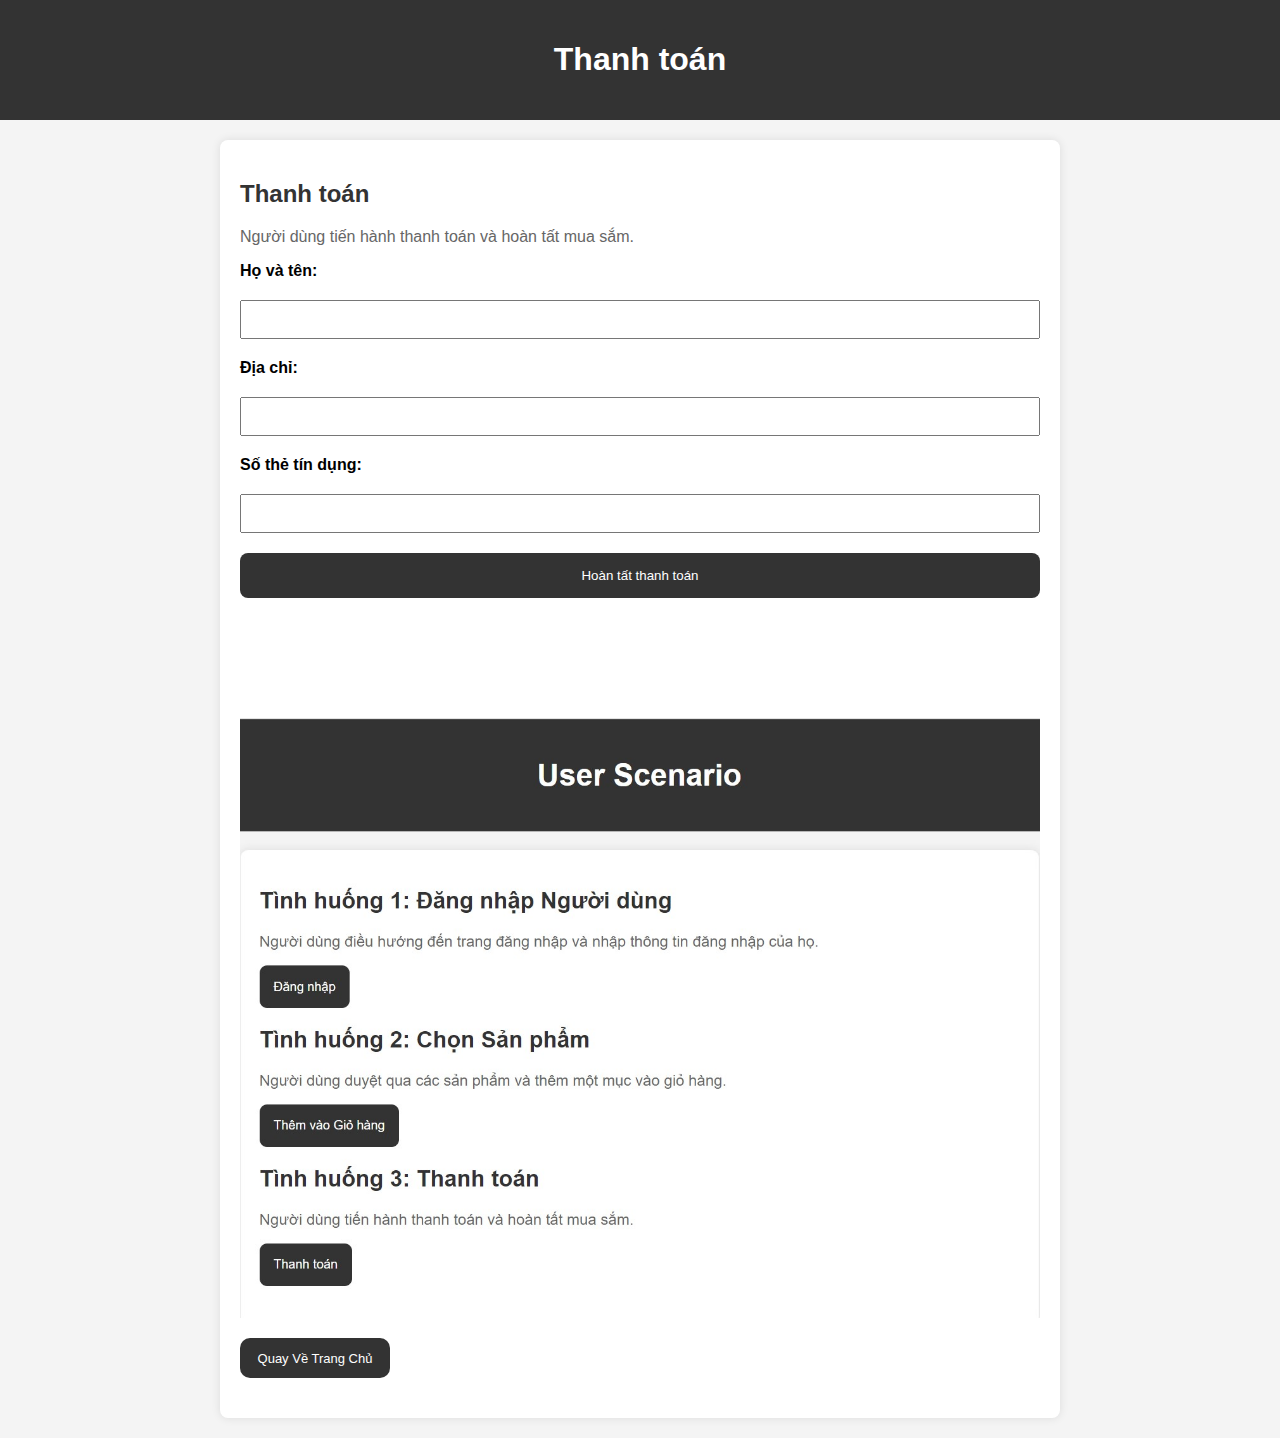
==== b3-user-scenario.html @ ddb36350 "29-11/2" ====
<!DOCTYPE html>
<html lang="vi">
<head>
    <meta charset="UTF-8">
    <meta name="viewport" content="width=device-width, initial-scale=1.0">
    <link rel="stylesheet" href="css/scenario.css">
    <title>Thanh toán - Bước 3</title>
</head>
<body>

    <header>
        <h1>Thanh toán</h1>
    </header>

    <main>
        <section>
            <h2>Thanh toán</h2>
            <p>Người dùng tiến hành thanh toán và hoàn tất mua sắm.</p>
            <form action="/checkout" method="post">
                <label for="name">Họ và tên:</label>
                <input type="text" id="name" name="name" required>

                <label for="address">Địa chỉ:</label>
                <input type="text" id="address" name="address" required>

                <label for="card">Số thẻ tín dụng:</label>
                <input type="text" id="card" name="card" required>

                <button type="submit">Hoàn tất thanh toán</button>

                <img src="images/ChucNang.jpg" alt="">

                <a href="index.html" class="thea">Quay Về Trang Chủ</a>
                
            </form>
        </section>
    </main>

</body>
</html>
---- css/scenario.css ----
body {
    font-family: 'Arial', sans-serif;
    margin: 0;
    padding: 0;
    background-color: #f4f4f4;
}

header {
    background-color: #333;
    color: #fff;
    padding: 20px;
    text-align: center;
}

main {
    max-width: 800px;
    margin: 20px auto;
    padding: 20px;
    background-color: #fff;
    box-shadow: 0 0 10px rgba(0, 0, 0, 0.1);
    border-radius: 8px;
}

section {
    margin-bottom: 20px;
}

h2 {
    color: #333;
}

p {
    color: #666;
}

form {
    display: grid;
    grid-gap: 20px;
}

label {
    font-weight: bold;
}

input {
    padding: 10px;
    width: 100%;
    box-sizing: border-box;
}

button {
    padding: 15px;
    background-color: #333;
    color: #fff;
    border: none;
    cursor: pointer;
    border-radius: 8px;
}

button:hover {
    background-color: #555;
}
a button.cothea {
    color: white;
    text-decoration: none;
}
a.thea{
    width: 150px;
    height: 40px;
    background: #333333;
    padding-top: 13px;
    text-align: center;
    box-sizing: border-box;
    text-decoration: none;
    color: white;
    border-radius: 10px;
    font-size: 13px;
}
img{
    margin-top: 100px;
    width: 800px;
    height: 600px;
}
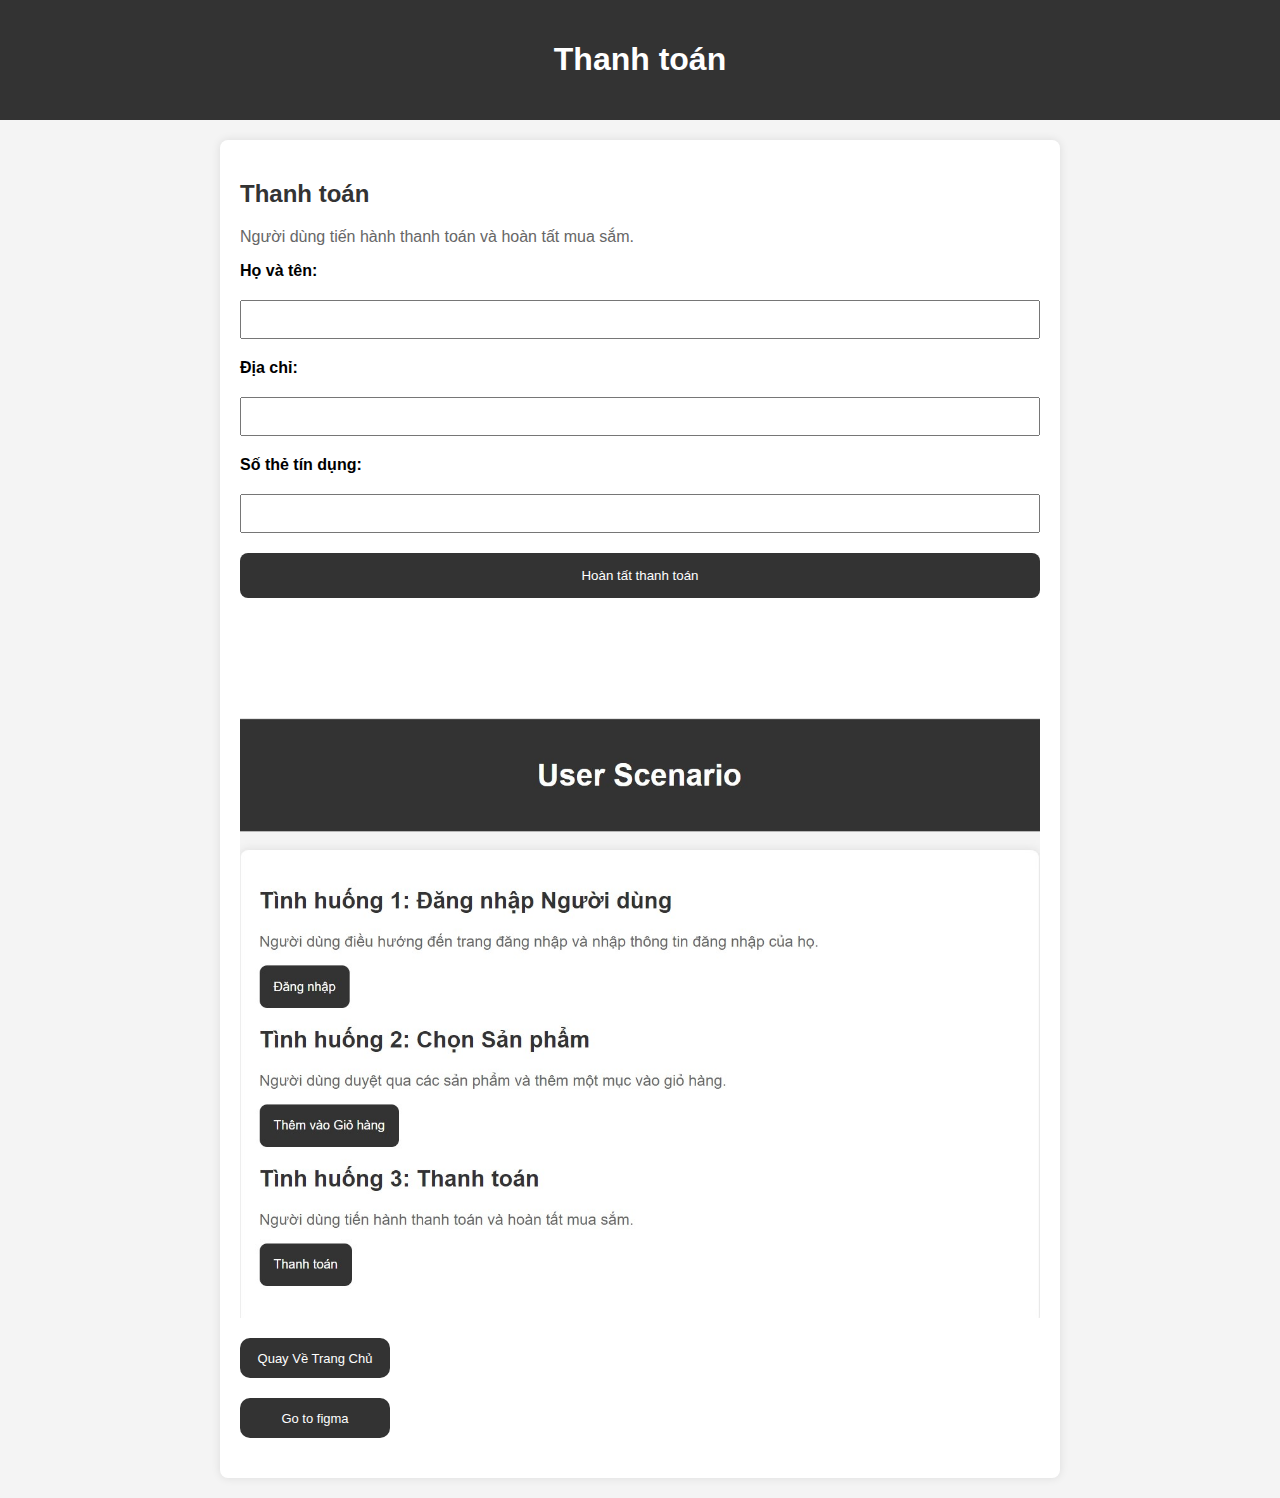
==== commit 326c0fb9: "30/11" ====
--- a/b3-user-scenario.html
+++ b/b3-user-scenario.html
@@ -31,6 +31,8 @@
                 <img src="images/ChucNang.jpg" alt="">
 
                 <a href="index.html" class="thea">Quay Về Trang Chủ</a>
+
+                <a href="https://www.figma.com/file/jsRIuivtYJlp00UF6FvXKk/Untitled?type=design&node-id=0-1&mode=design&t=f43OsJitmoreLKlu-0" class="thea">Go to figma</a>
                 
             </form>
         </section>
